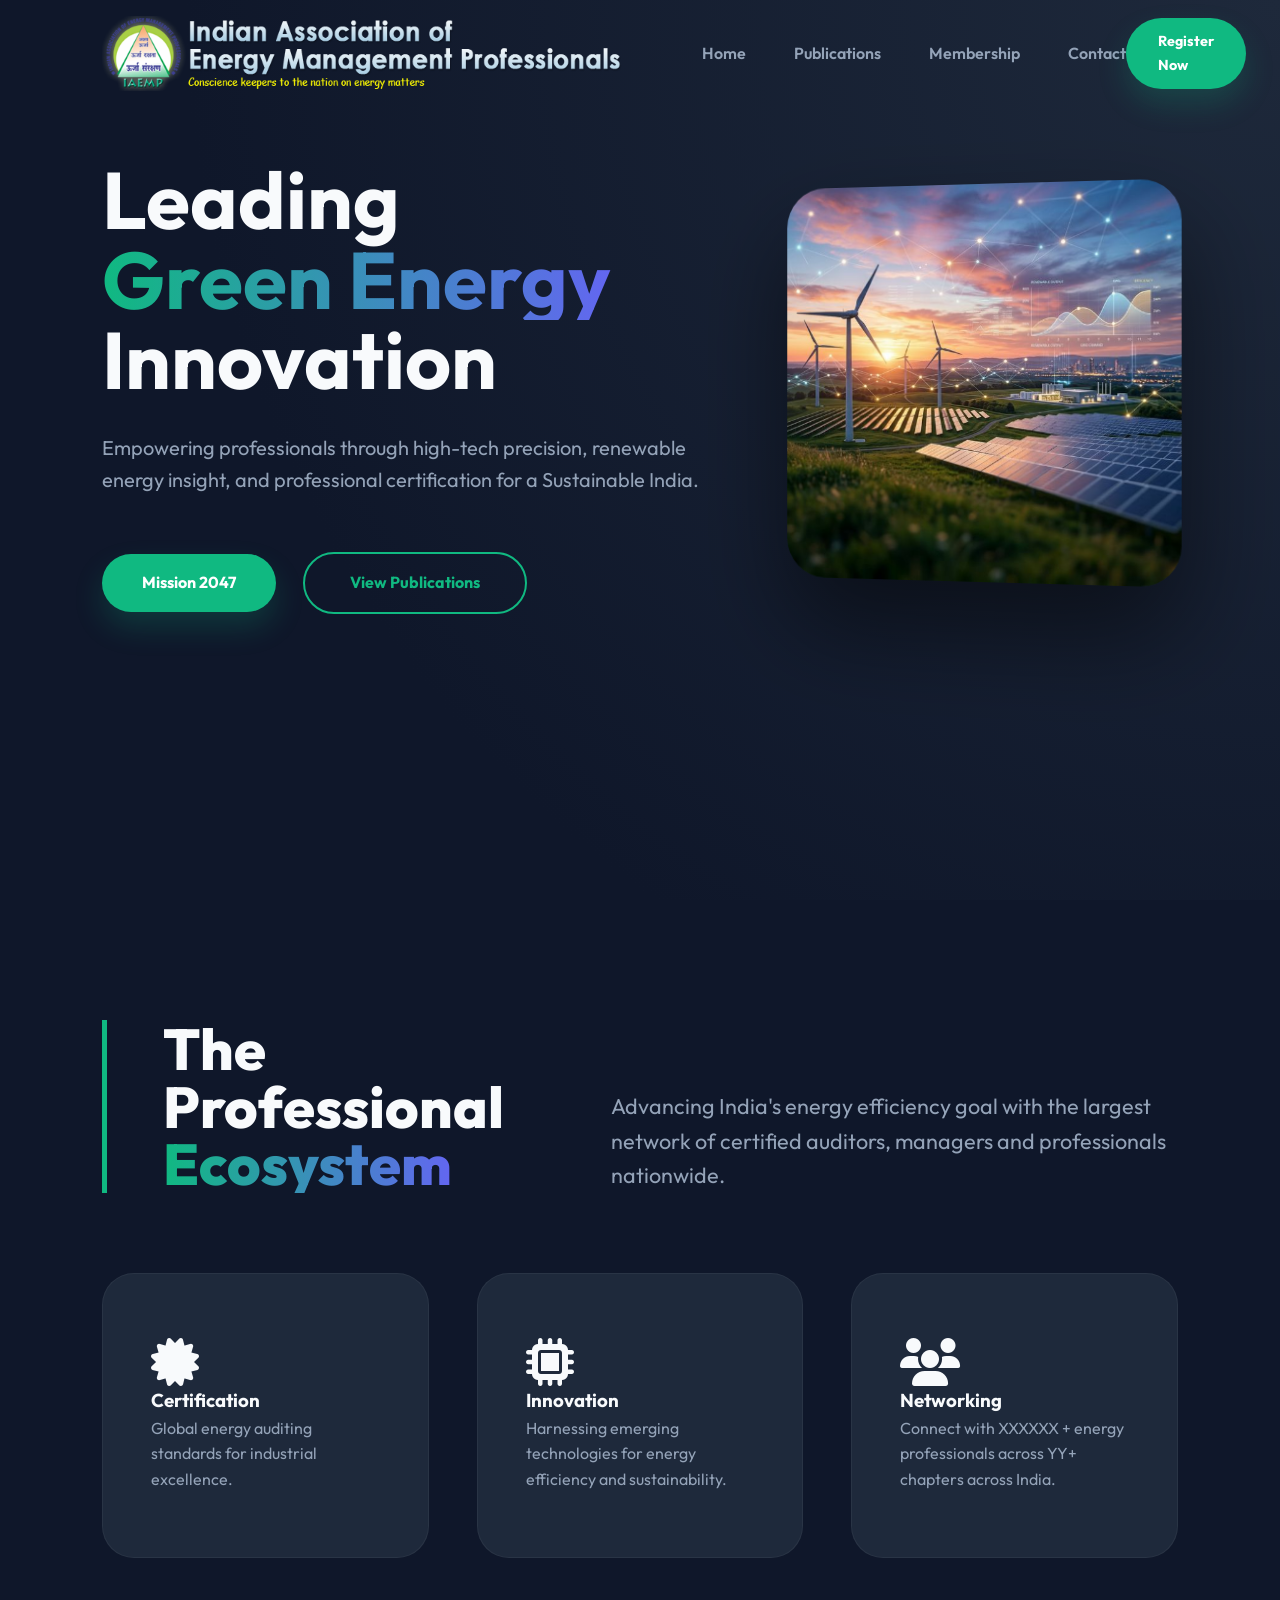
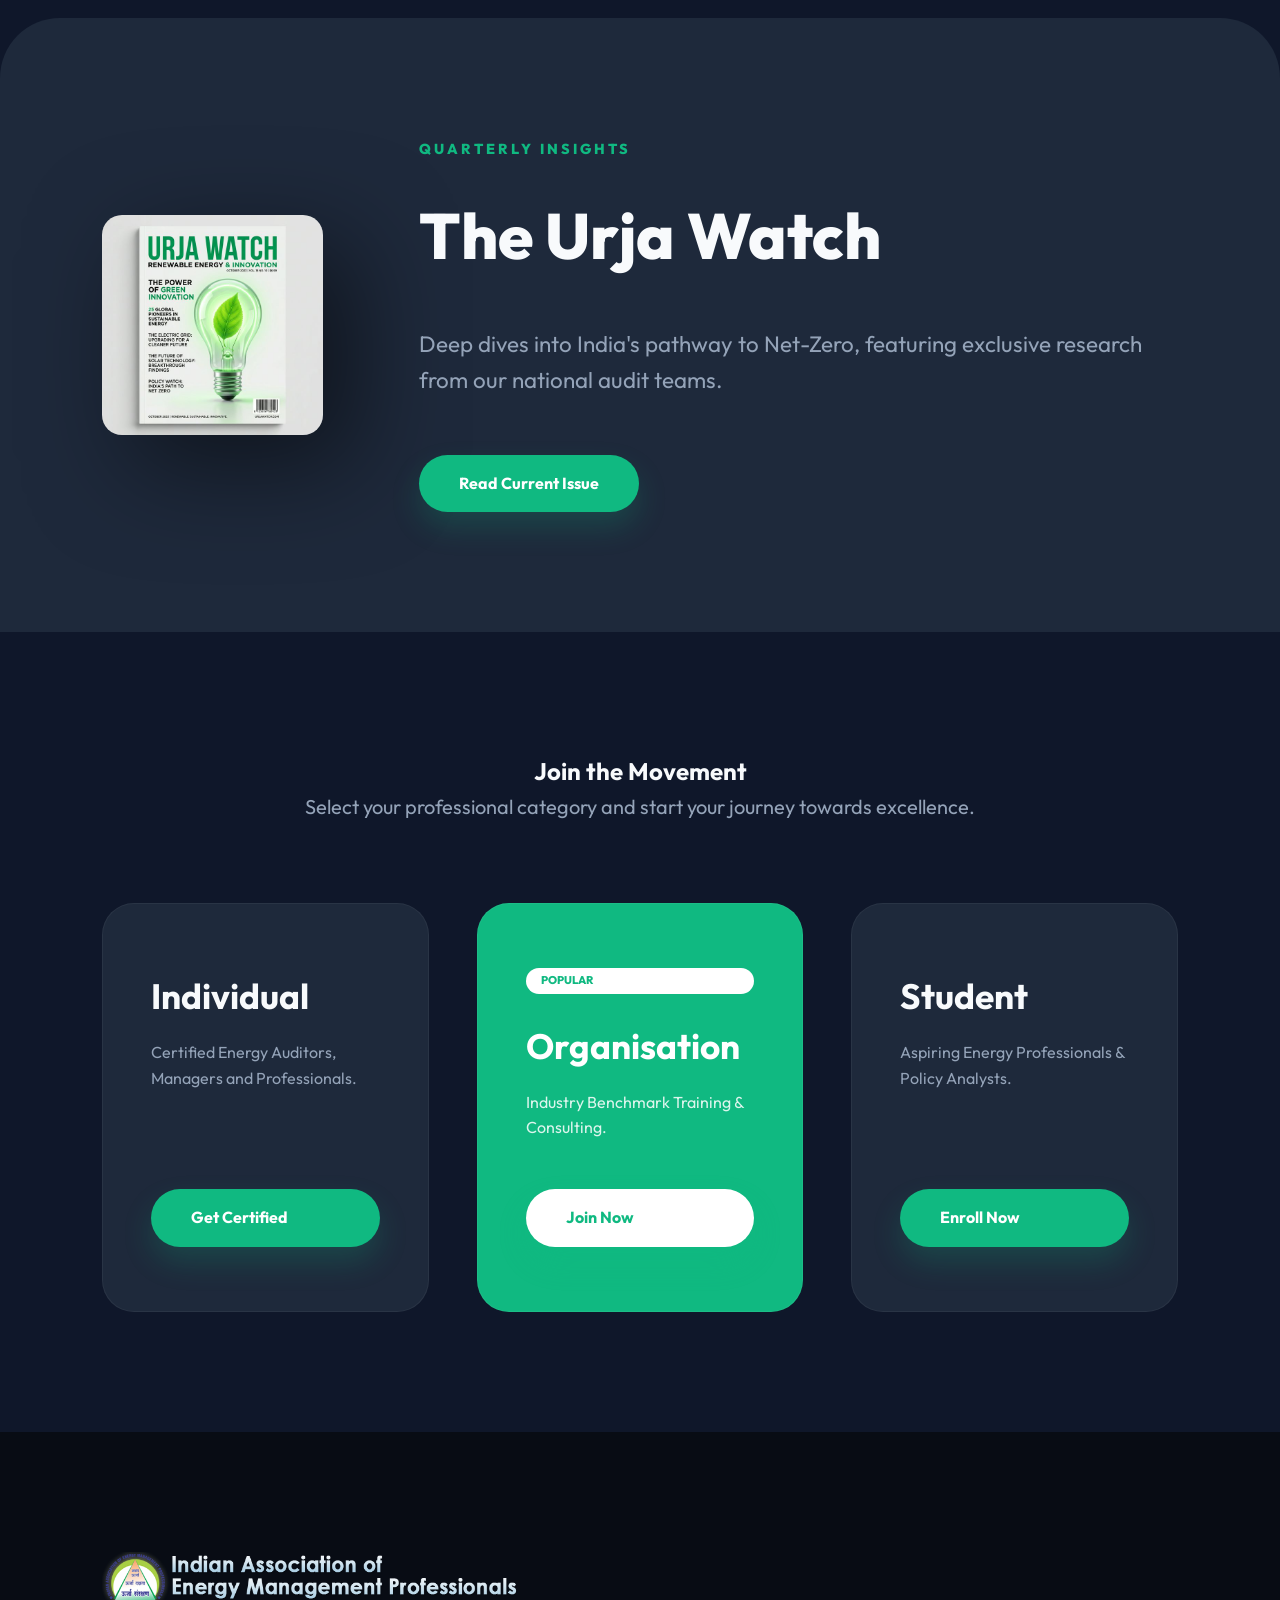
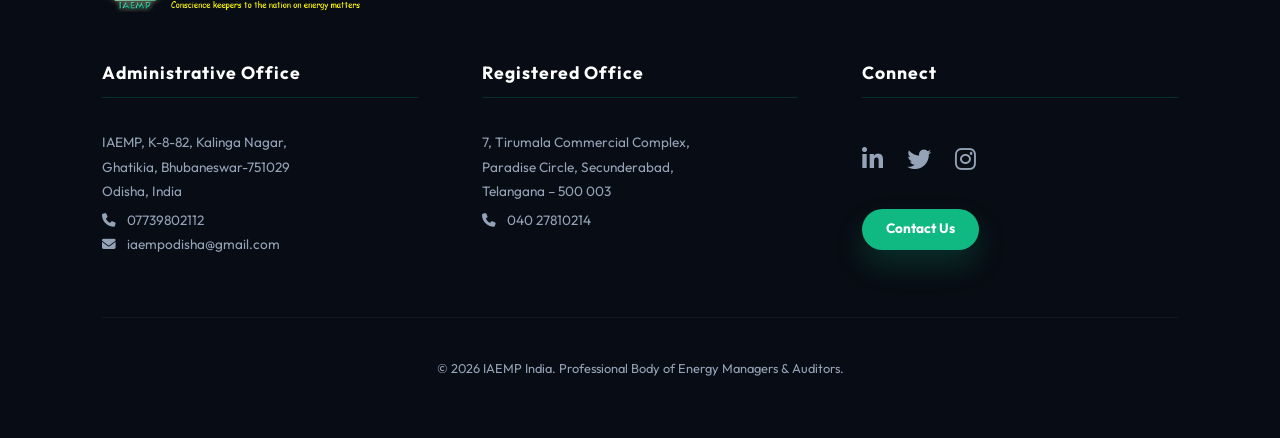
==== index.html @ a6b15095 "feat: flattened structure for GitHub Pages support" ====
<!DOCTYPE html>
<html lang="en">

<head>
    <meta charset="UTF-8">
    <meta name="viewport" content="width=device-width, initial-scale=1.0">
    <title>IAEMP | Indian Association of Energy Management Professionals</title>
    <link rel="stylesheet" href="style.css">
    <link rel="preconnect" href="https://fonts.googleapis.com">
    <link rel="preconnect" href="https://fonts.gstatic.com" crossorigin>
    <link href="https://fonts.googleapis.com/css2?family=Outfit:wght@300;400;500;600;700;800&display=swap"
        rel="stylesheet">
    <link rel="stylesheet" href="https://cdnjs.cloudflare.com/ajax/libs/font-awesome/6.4.0/css/all.min.css">
    <meta name="description"
        content="IAEMP - Indian Association of Energy Management Professionals. Leading the way in energy conservation and sustainability.">
</head>

<body>
    <header id="header">
        <a href="index.html" class="logo">
            <img src="logo.png" alt="IAEMP Logo">
        </a>
        <nav>
            <ul>
                <li><a href="#header">Home</a></li>
                <li><a href="#publications">Publications</a></li>
                <li><a href="#membership">Membership</a></li>
                <li><a href="contact.html">Contact</a></li>
            </ul>
        </nav>
        <div style="display: flex; gap: 1rem; align-items: center;">
            <a href="#membership" class="cta-btn" style="padding: 0.8rem 2rem; font-size: 0.9rem;">Register Now</a>
        </div>
    </header>

    <section class="hero">
        <div class="content-container">
            <div class="hero-container">
                <div class="hero-content">
                    <h1>Leading <span class="text-gradient">Green Energy</span> Innovation</h1>
                    <p>Empowering professionals through high-tech precision, renewable energy insight, and professional
                        certification for a Sustainable India.</p>
                    <div class="hero-btns">
                        <a href="#about" class="cta-btn">Mission 2047</a>
                        <a href="#publications" class="btn-secondary" style="margin-left: 1.5rem;">View Publications</a>
                    </div>
                </div>
                <div class="hero-img-box">
                    <img src="hero_bg.png" alt="Renewable Energy" class="hero-main-img">
                </div>
            </div>
        </div>
    </section>

    <section id="about">
        <div class="content-container">
            <div class="section-header">
                <h2>The Professional <span class="text-gradient">Ecosystem</span></h2>
                <p>Advancing India's energy efficiency goal with the largest network of certified auditors, managers and professionals nationwide.</p>
            </div>
            <div class="services-grid">
                <div class="service-card">
                    <i class="fas fa-certificate fa-3x"></i>
                    <h3>Certification</h3>
                    <p style="color: var(--text-muted);">Global energy auditing standards for industrial excellence.</p>
                </div>
                <div class="service-card">
                    <i class="fas fa-microchip fa-3x"></i>
                    <h3>Innovation</h3>
                    <p style="color: var(--text-muted);">Harnessing emerging technologies for energy efficiency and
                        sustainability.</p>
                </div>
                <div class="service-card">
                    <i class="fas fa-users fa-3x"></i>
                    <h3>Networking</h3>
                    <p style="color: var(--text-muted);">Connect with XXXXXX + energy professionals across YY+
                        chapters across India.</p>
                </div>
            </div>
        </div>
    </section>

    <section id="publications" class="pub-section">
        <div class="content-container">
            <div class="pub-grid">
                <img src="urja_watch.png" alt="Urja Watch" class="pub-img">
                <div>
                    <span
                        style="color: var(--primary); font-weight: 800; font-size: 0.9rem; letter-spacing: 3px; display: block; margin-bottom: 1.5rem;">QUARTERLY
                        INSIGHTS</span>
                    <h2 style="font-size: 4rem; font-weight: 800; margin-bottom: 2.5rem;">The Urja Watch</h2>
                    <p style="font-size: 1.4rem; margin-bottom: 3.5rem; color: var(--text-muted);">Deep dives into
                        India's pathway to Net-Zero, featuring exclusive research from our national audit teams.</p>
                    <a href="#" class="cta-btn">Read Current Issue</a>
                </div>
            </div>
        </div>
    </section>

    <section id="membership">
        <div class="content-container">
            <div class="section-title">
                <h2>Join the Movement</h2>
                <p style="color: var(--text-muted); max-width: 800px; margin: 0 auto; font-size: 1.25rem;">Select your
                    professional category and start your journey towards excellence.</p>
            </div>
            <div class="services-grid">
                <div class="service-card tier-card">
                    <h3 style="font-size: 2.2rem; margin-bottom: 1rem;">Individual</h3>
                    <p style="margin-bottom: 3rem; color: var(--text-muted);">Certified Energy Auditors, Managers and
                        Professionals.</p>
                    <a href="#" class="cta-btn" style="width: 100%;">Get Certified</a>
                </div>
                <div class="service-card tier-card tier-featured">
                    <div
                        style="font-weight: 800; font-size: 0.7rem; background: white; color: var(--primary); display: inline-block; padding: 4px 15px; border-radius: 50px; margin-bottom: 1.5rem;">
                        POPULAR</div>
                    <h3 style="font-size: 2.2rem; margin-bottom: 1rem;">Organisation</h3>
                    <p style="margin-bottom: 3rem; color: rgba(255,255,255,0.85);">Industry Benchmark Training &
                        Consulting.</p>
                    <a href="#" class="cta-btn" style="width: 100%; background: white; color: var(--primary);">Join
                        Now</a>
                </div>
                <div class="service-card tier-card">
                    <h3 style="font-size: 2.2rem; margin-bottom: 1rem;">Student</h3>
                    <p style="margin-bottom: 3rem; color: var(--text-muted);">Aspiring Energy Professionals & Policy
                        Analysts.</p>
                    <a href="#" class="cta-btn" style="width: 100%;">Enroll Now</a>
                </div>
            </div>
        </div>
    </section>

    <footer id="join">
        <div class="footer-container">
            <div style="margin-bottom: 60px;">
                <img src="logo.png" alt="IAEMP" style="height: 60px; margin-bottom: 40px;">
                <div style="display: grid; grid-template-columns: 1fr 1fr 1fr; gap: 4rem; align-items: flex-start;">
                    <div>
                        <h4 style="color: white; margin-bottom: 2rem; font-size: 1.1rem; letter-spacing: 1px; border-bottom: 1px solid rgba(16, 185, 129, 0.2); padding-bottom: 10px; display: block;">Administrative Office</h4>
                        <p style="color: var(--text-muted); font-size: 0.85rem; line-height: 1.8;">
                            IAEMP, K-8-82, Kalinga Nagar,<br>
                            Ghatikia, Bhubaneswar-751029<br>
                            Odisha, India<br>
                            <i class="fas fa-phone" style="margin-right: 8px; margin-top: 10px;"></i> 07739802112<br>
                            <i class="fas fa-envelope" style="margin-right: 8px;"></i> iaempodisha@gmail.com
                        </p>
                    </div>
                    <div>
                        <h4 style="color: white; margin-bottom: 2rem; font-size: 1.1rem; letter-spacing: 1px; border-bottom: 1px solid rgba(16, 185, 129, 0.2); padding-bottom: 10px; display: block;">Registered Office</h4>
                        <p style="color: var(--text-muted); font-size: 0.85rem; line-height: 1.8;">
                            7, Tirumala Commercial Complex,<br>
                            Paradise Circle, Secunderabad,<br>
                            Telangana – 500 003<br>
                            <i class="fas fa-phone" style="margin-right: 8px; margin-top: 10px;"></i> 040 27810214
                        </p>
                    </div>
                    <div>
                        <h4 style="color: white; margin-bottom: 2rem; font-size: 1.1rem; letter-spacing: 1px; border-bottom: 1px solid rgba(16, 185, 129, 0.2); padding-bottom: 10px; display: block;">Connect</h4>
                        <div style="display: flex; gap: 1.5rem; margin-bottom: 30px; padding-top: 10px;">
                            <a href="#" class="social-link"><i class="fab fa-linkedin-in"></i></a>
                            <a href="#" class="social-link"><i class="fab fa-twitter"></i></a>
                            <a href="#" class="social-link"><i class="fab fa-instagram"></i></a>
                        </div>
                        <a href="contact.html" class="cta-btn" style="padding: 0.6rem 1.5rem; font-size: 0.85rem;">Contact Us</a>
                    </div>
                </div>
            </div>
            <p
                style="text-align: center; color: var(--text-muted); font-size: 0.8rem; padding-top: 40px; border-top: 1px solid rgba(255,255,255,0.05);">
                &copy; 2026 IAEMP India. Professional Body of Energy Managers & Auditors.</p>
        </div>
    </footer>

    <script src="script.js"></script>
</body>

</html>
---- style.css ----
:root {
  --bg: #0f172a;
  --bg-alt: #1e293b;
  --text: #f8fafc;
  --text-muted: #94a3b8;
  --primary: #10b981;
  --primary-light: #34d399;
  --accent: #fbbf24;
  --card-bg: #1e293b;
  --header-bg: rgba(15, 23, 42, 0.9);
  --glass: rgba(255, 255, 255, 0.05);
  --shadow: 0 15px 40px rgba(0, 0, 0, 0.5);
  --font-main: 'Outfit', sans-serif;
  --transition: all 0.4s cubic-bezier(0.19, 1, 0.22, 1);
  --max-width: 1400px;
}

* {
  margin: 0;
  padding: 0;
  box-sizing: border-box;
}

body {
  font-family: var(--font-main);
  background-color: var(--bg);
  color: var(--text);
  line-height: 1.6;
  scroll-behavior: smooth;
  overflow-x: hidden;
}

a {
  text-decoration: none;
  color: inherit;
  transition: var(--transition);
}

/* Header */
header {
  position: fixed;
  top: 0;
  width: 100%;
  padding: 1rem 8%;
  display: flex;
  justify-content: space-between;
  align-items: center;
  z-index: 1000;
  transition: var(--transition);
}

header.scrolled {
  background: var(--header-bg);
  backdrop-filter: blur(20px);
  padding: 0.8rem 8%;
  border-bottom: 1px solid var(--glass);
}

.logo {
  display: flex;
  align-items: center;
  gap: 15px;
  font-size: 1.2rem;
  font-weight: 800;
  color: var(--primary);
}

.logo img {
  height: 75px;
  width: auto;
  border-radius: 8px;
}

nav ul {
  display: flex;
  gap: 3rem;
  list-style: none;
}

nav ul li a {
  font-weight: 600;
  color: var(--text-muted);
}

nav ul li a:hover {
  color: var(--primary);
}

/* Sections Global */
section {
  padding: 120px 8%;
  overflow: hidden;
}

.content-container {
  max-width: var(--max-width);
  margin: 0 auto;
}

/* Hero */
.hero {
  min-height: 100vh;
  padding: 160px 8% 80px;
  background: radial-gradient(circle at 100% 0%, #1e293b 0%, #0f172a 70%);
}

.hero-container {
  display: grid;
  grid-template-columns: 1.2fr 0.8fr;
  gap: 5rem;
  align-items: center;
}

.hero h1 {
  font-size: 5rem;
  line-height: 1;
  margin-bottom: 2rem;
}

.text-gradient {
  background: linear-gradient(90deg, #10b981, #6366f1);
  -webkit-background-clip: text;
  background-clip: text;
  -webkit-text-fill-color: transparent;
  display: inline-block;
}

.hero p {
  font-size: 1.25rem;
  color: var(--text-muted);
  margin-bottom: 3.5rem;
  max-width: 650px;
}

.hero-main-img {
  width: 100%;
  border-radius: 40px;
  box-shadow: 0 50px 100px rgba(0, 0, 0, 0.5);
  transform: perspective(1000px) rotateY(-8deg);
}

/* Buttons */
.cta-btn {
  background: var(--primary);
  color: white;
  padding: 1rem 2.5rem;
  border-radius: 100px;
  font-weight: 700;
  display: inline-block;
  box-shadow: 0 15px 30px rgba(16, 185, 129, 0.2);
  border: none;
  cursor: pointer;
}

.cta-btn:hover {
  transform: translateY(-5px);
  background: var(--primary-light);
  box-shadow: 0 20px 40px rgba(16, 185, 129, 0.4);
}

.btn-secondary {
  border: 2px solid var(--primary);
  color: var(--primary);
  padding: 1rem 2.8rem;
  border-radius: 100px;
  font-weight: 700;
  display: inline-block;
  background: transparent;
}

.btn-secondary:hover {
  background: var(--primary);
  color: white;
}

/* Publications */
.pub-section {
  background: var(--bg-alt);
  border-radius: 60px 60px 0 0;
  margin-top: -60px;
}

.pub-section .content-container {
  max-width: 1100px;
}

.pub-grid {
  display: grid;
  grid-template-columns: 0.45fr 1.55fr;
  gap: 6rem;
  align-items: center;
}

.pub-img {
  width: 100%;
  border-radius: 20px;
  box-shadow: 30px 30px 100px rgba(0, 0, 0, 0.5);
}

/* Section Header Logic */
.section-header {
  display: flex;
  justify-content: space-between;
  align-items: flex-end;
  gap: 6rem;
  margin-bottom: 80px;
  border-left: 5px solid var(--primary);
  padding-left: 3.5rem;
}

.section-header h2 {
  font-size: 3.6rem;
  font-weight: 800;
  line-height: 1;
  max-width: 500px;
}

.section-header p {
  font-size: 1.35rem;
  color: var(--text-muted);
  max-width: 700px;
  line-height: 1.6;
}

.section-title {
  text-align: center;
  margin-bottom: 80px;
}

/* About & Services */
.services-grid {
  display: grid;
  grid-template-columns: repeat(auto-fit, minmax(320px, 1fr));
  gap: 3rem;
}

.service-card {
  background: var(--card-bg);
  padding: 4rem 3rem;
  border-radius: 32px;
  border: 1px solid var(--glass);
  transition: var(--transition);
  display: flex;
  flex-direction: column;
}

.service-card .cta-btn {
  margin-top: auto;
}

.service-card:hover {
  border-color: var(--primary);
  transform: translateY(-10px);
}

.tier-featured {
  background: var(--primary) !important;
  color: white !important;
}

/* Footer */
footer {
  background: #080c14;
  padding: 120px 8% 60px;
}

.footer-container {
  max-width: var(--max-width);
  margin: 0 auto;
}

.social-link {
  color: var(--text-muted);
  font-size: 1.5rem;
  transition: var(--transition);
}

.social-link:hover {
  color: var(--primary);
  transform: translateY(-5px);
}

/* Form Elements */
.contact-form-card {
  padding: 4rem;
  background: rgba(255, 255, 255, 0.03);
  backdrop-filter: blur(20px);
  border: 1px solid rgba(255, 255, 255, 0.05);
  border-radius: 32px;
}

.contact-form {
  display: flex;
  flex-direction: column;
  gap: 2rem;
}

.input-group label {
  display: block;
  margin-bottom: 0.8rem;
  color: var(--text-muted);
  font-size: 0.9rem;
}

.input-group input, 
.input-group select, 
.input-group textarea {
  width: 100%;
  background: rgba(255, 255, 255, 0.05);
  border: 1px solid rgba(255, 255, 255, 0.1);
  padding: 1.2rem;
  border-radius: 12px;
  color: white;
  outline: none;
  font-family: inherit;
  transition: var(--transition);
}

.input-group input:focus, 
.input-group select:focus, 
.input-group textarea:focus {
  border-color: var(--primary);
  background: rgba(255, 255, 255, 0.08);
  box-shadow: 0 0 15px rgba(16, 185, 129, 0.2);
}

@media (max-width: 1200px) {

  .hero-container,
  .pub-grid {
    grid-template-columns: 1fr;
    text-align: center;
  }

  .hero h1 {
    font-size: 3.5rem;
  }

  .hero-main-img,
  .pub-img {
    display: none;
  }

  .hero-content p,
  .pub-grid p {
    margin: 0 auto 3rem;
  }
}
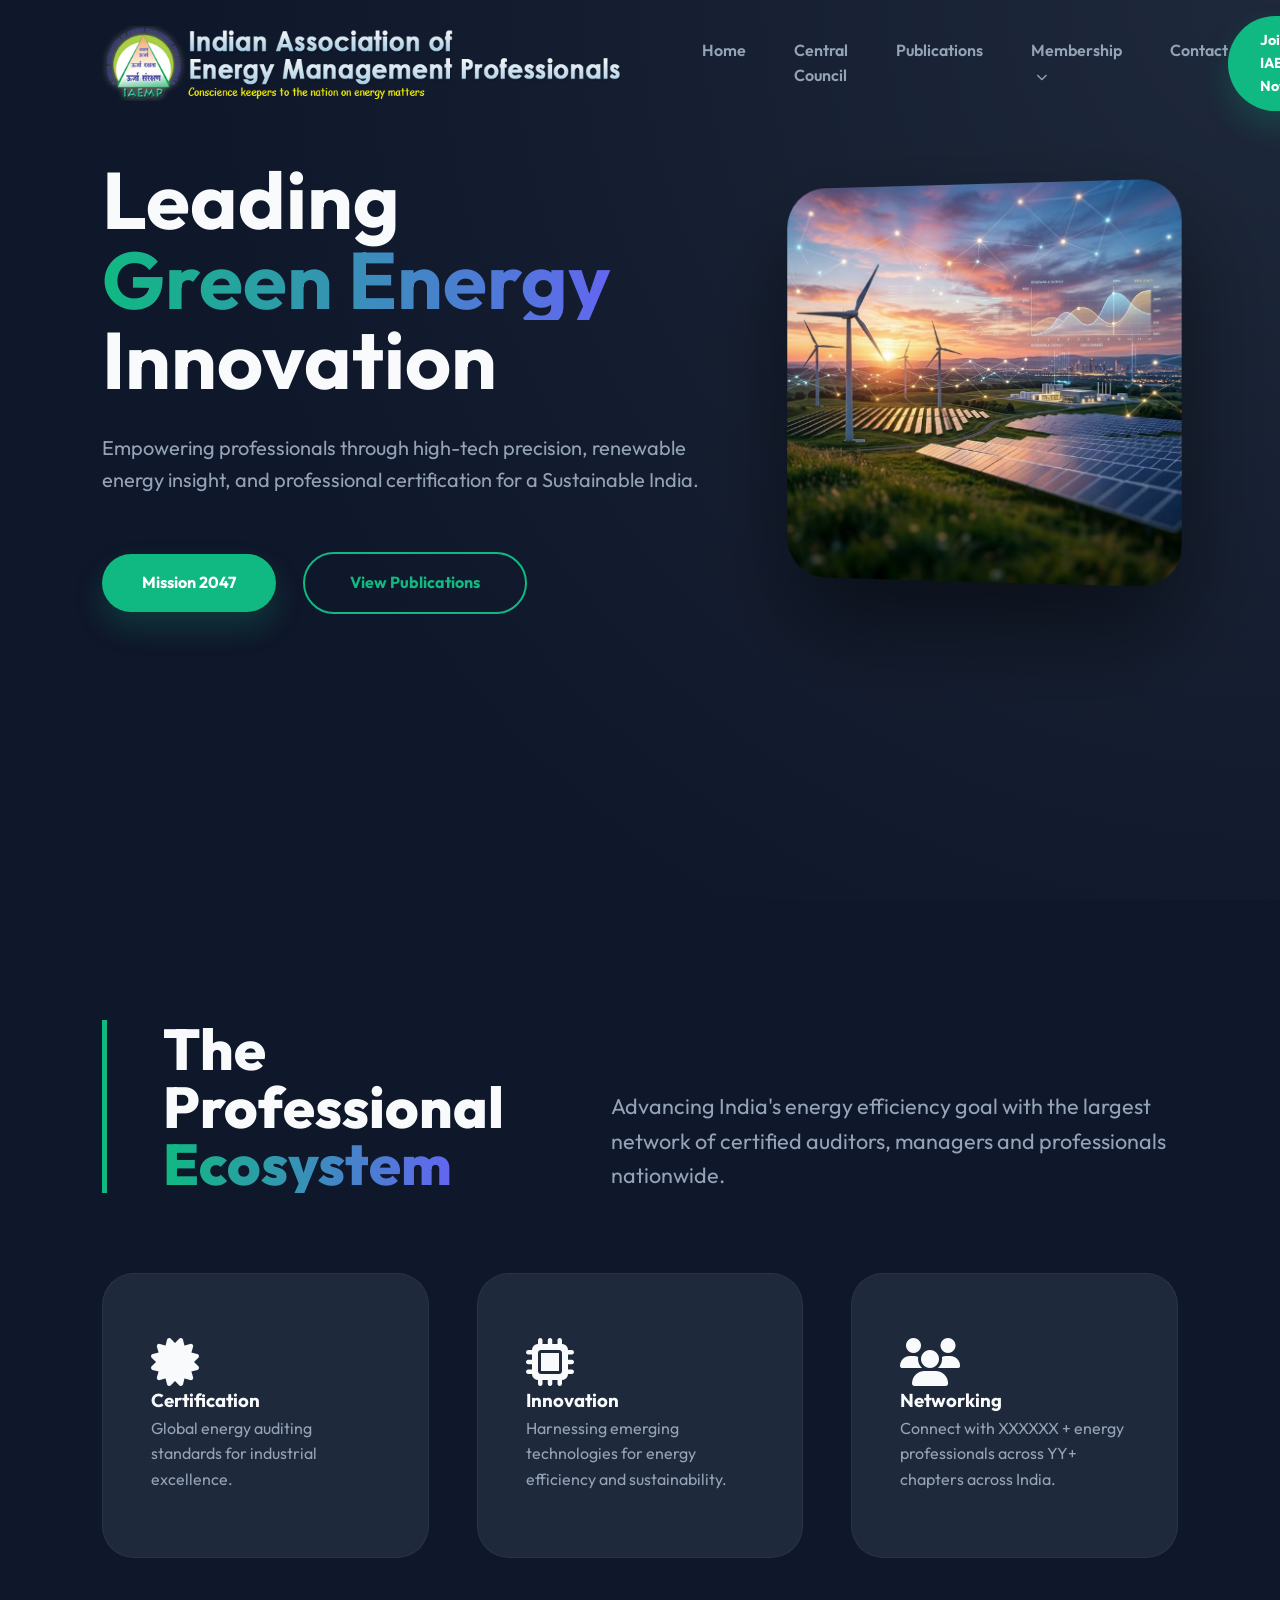
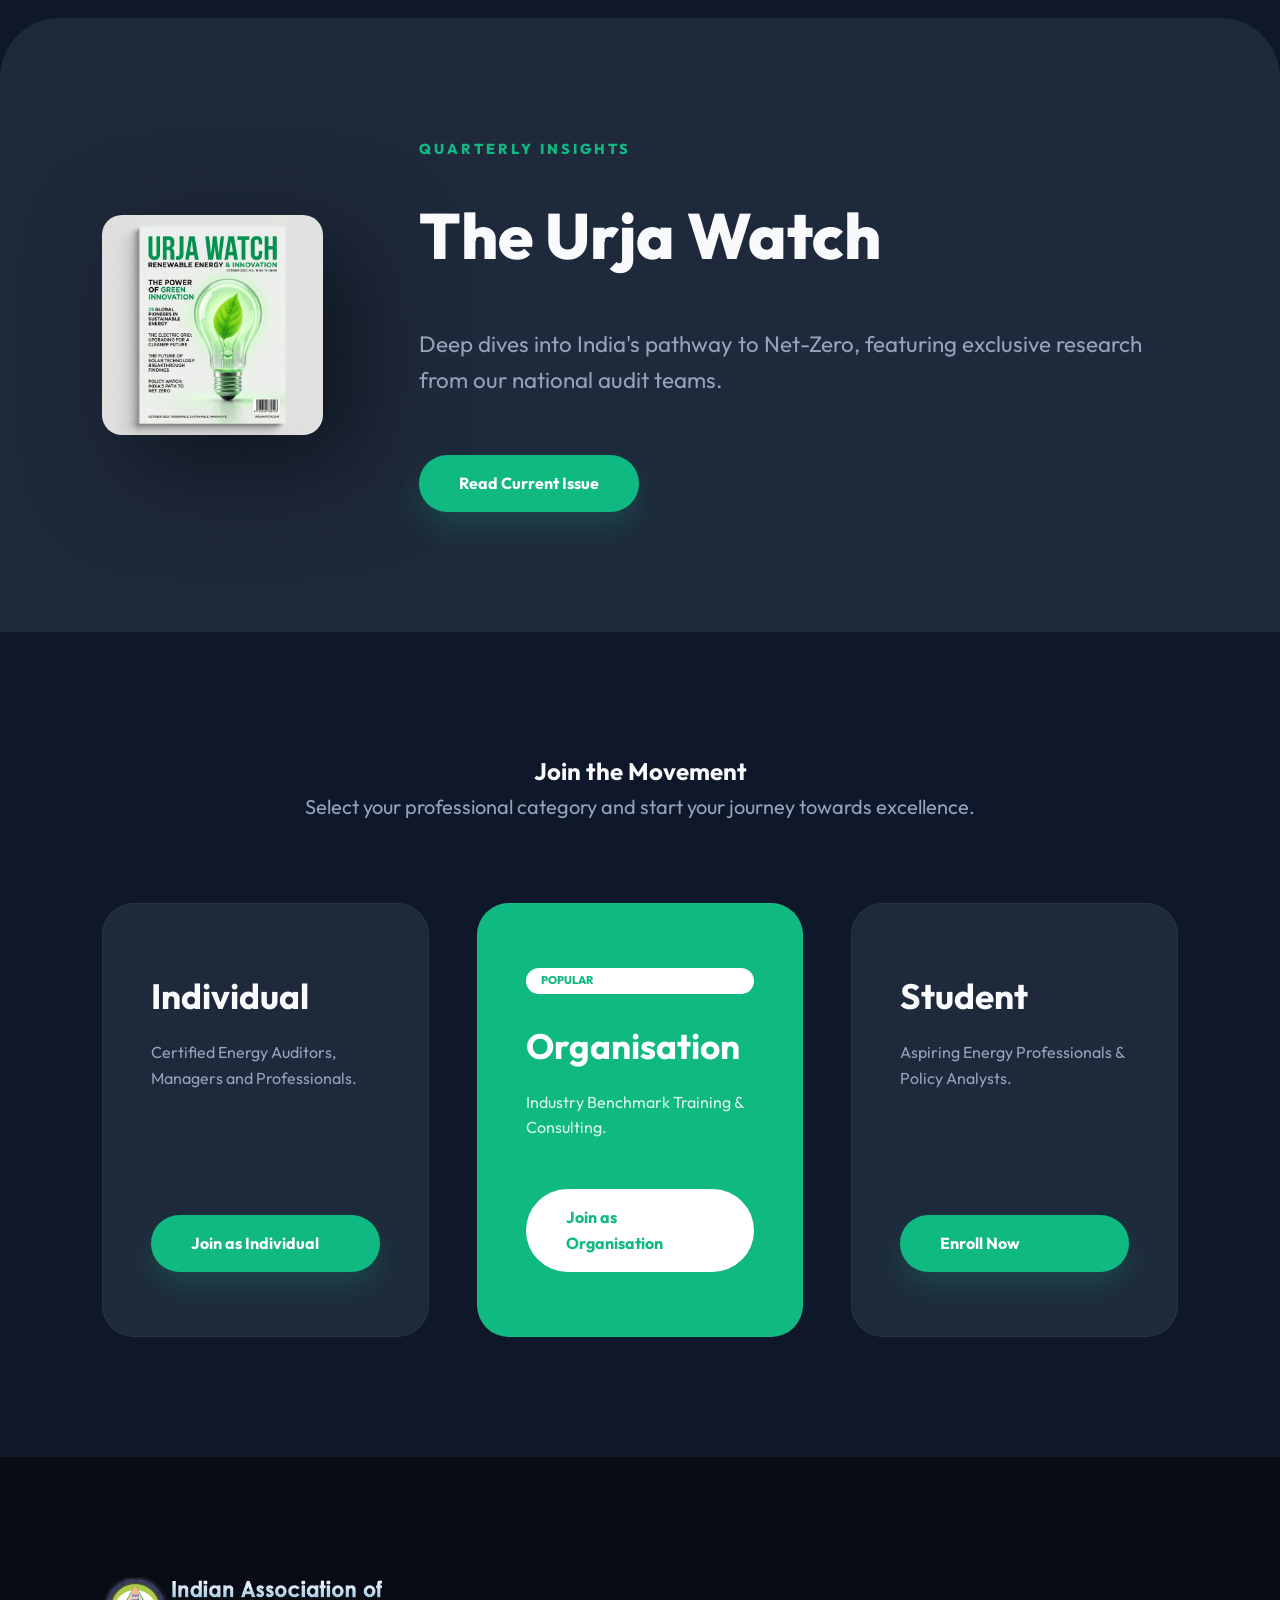
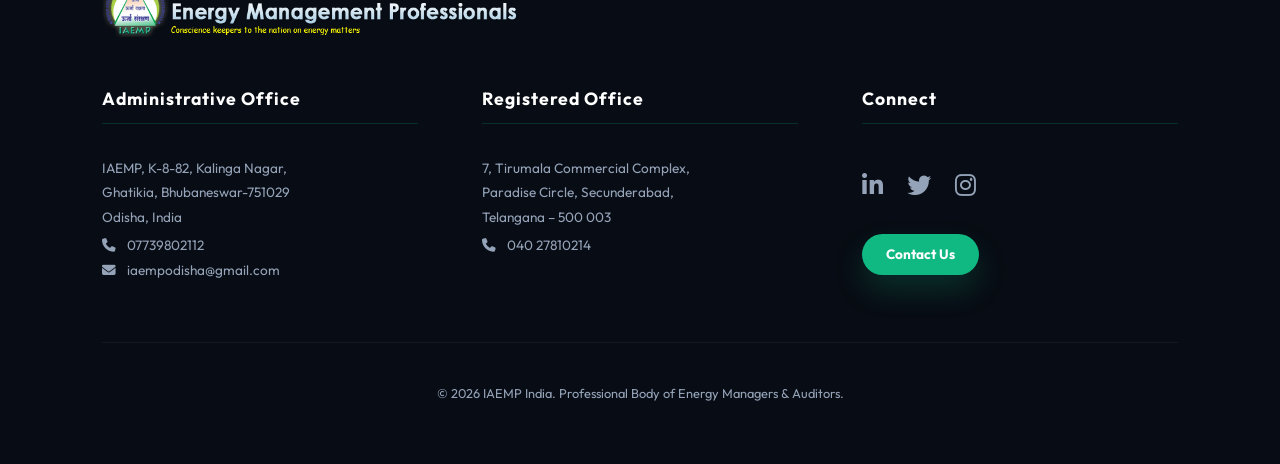
==== commit dde6a3aa: "feat: implement 2026 Central Council page and update National Office Bearers profiles" ====
--- a/index.html
+++ b/index.html
@@ -22,14 +22,22 @@
         </a>
         <nav>
             <ul>
-                <li><a href="#header">Home</a></li>
-                <li><a href="#publications">Publications</a></li>
-                <li><a href="#membership">Membership</a></li>
+                <li><a href="index.html">Home</a></li>
+                <li><a href="central-council.html">Central Council</a></li>
+                <li><a href="index.html#publications">Publications</a></li>
+                <li class="dropdown">
+                    <a href="javascript:void(0)" class="dropbtn">Membership <i class="fas fa-chevron-down"></i></a>
+                    <div class="dropdown-content">
+                        <a href="individual-membership.html">Individual</a>
+                        <a href="organization-membership.html">Organization</a>
+                        <a href="student-membership.html">Student</a>
+                    </div>
+                </li>
                 <li><a href="contact.html">Contact</a></li>
             </ul>
         </nav>
         <div style="display: flex; gap: 1rem; align-items: center;">
-            <a href="#membership" class="cta-btn" style="padding: 0.8rem 2rem; font-size: 0.9rem;">Register Now</a>
+            <a href="#membership" class="cta-btn" style="padding: 0.8rem 2rem; font-size: 0.9rem;">Join IAEMP Now</a>
         </div>
     </header>
 
@@ -109,7 +117,7 @@
                     <h3 style="font-size: 2.2rem; margin-bottom: 1rem;">Individual</h3>
                     <p style="margin-bottom: 3rem; color: var(--text-muted);">Certified Energy Auditors, Managers and
                         Professionals.</p>
-                    <a href="#" class="cta-btn" style="width: 100%;">Get Certified</a>
+                    <a href="individual-membership.html" class="cta-btn" style="width: 100%;">Join as Individual</a>
                 </div>
                 <div class="service-card tier-card tier-featured">
                     <div
@@ -118,14 +126,14 @@
                     <h3 style="font-size: 2.2rem; margin-bottom: 1rem;">Organisation</h3>
                     <p style="margin-bottom: 3rem; color: rgba(255,255,255,0.85);">Industry Benchmark Training &
                         Consulting.</p>
-                    <a href="#" class="cta-btn" style="width: 100%; background: white; color: var(--primary);">Join
-                        Now</a>
+                    <a href="organization-membership.html" class="cta-btn" style="width: 100%; background: white; color: var(--primary);">Join
+                        as Organisation</a>
                 </div>
                 <div class="service-card tier-card">
                     <h3 style="font-size: 2.2rem; margin-bottom: 1rem;">Student</h3>
                     <p style="margin-bottom: 3rem; color: var(--text-muted);">Aspiring Energy Professionals & Policy
                         Analysts.</p>
-                    <a href="#" class="cta-btn" style="width: 100%;">Enroll Now</a>
+                    <a href="student-membership.html" class="cta-btn" style="width: 100%;">Enroll Now</a>
                 </div>
             </div>
         </div>
--- a/style.css
+++ b/style.css
@@ -82,7 +82,62 @@
   color: var(--text-muted);
 }
 
-nav ul li a:hover {
+nav ul li a:hover,
+nav ul li a.active {
+  color: var(--primary);
+}
+
+/* Dropdown Menu */
+.dropdown {
+  position: relative;
+  display: inline-block;
+}
+
+.dropbtn i {
+  font-size: 0.7rem;
+  margin-left: 5px;
+  transition: var(--transition);
+}
+
+.dropdown:hover .dropbtn i {
+  transform: rotate(180deg);
+}
+
+.dropdown-content {
+  display: none;
+  position: absolute;
+  background: var(--bg-alt);
+  min-width: 220px;
+  box-shadow: var(--shadow);
+  z-index: 1;
+  border-radius: 16px;
+  padding: 10px 0;
+  top: 100%;
+  left: 0;
+  border: 1px solid var(--glass);
+  backdrop-filter: blur(20px);
+  opacity: 0;
+  transform: translateY(10px);
+  transition: var(--transition);
+}
+
+.dropdown:hover .dropdown-content {
+  display: block;
+  opacity: 1;
+  transform: translateY(0);
+}
+
+.dropdown-content a {
+  color: var(--text-muted);
+  padding: 12px 20px;
+  text-decoration: none;
+  display: block;
+  font-size: 0.95rem;
+  font-weight: 500;
+}
+
+.dropdown-content a:hover {
+  background: var(--glass);
   color: var(--primary);
 }
 
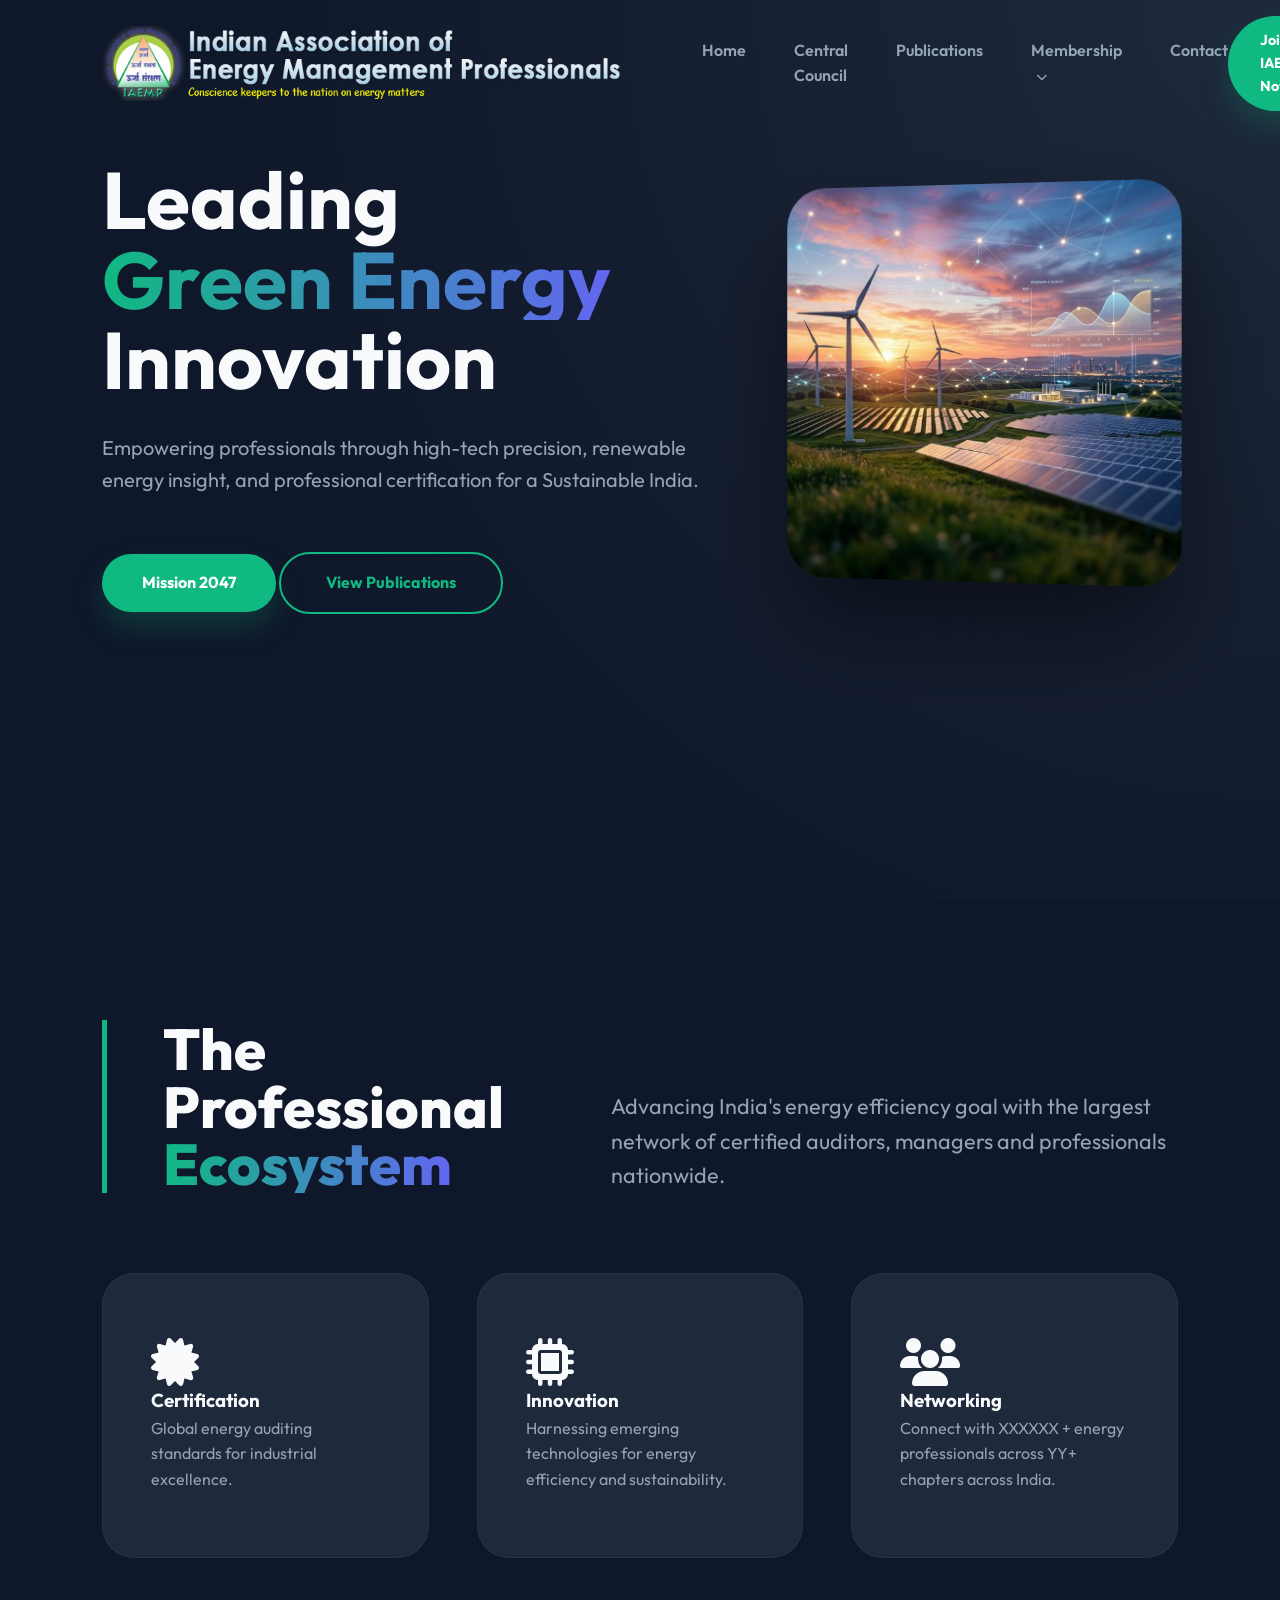
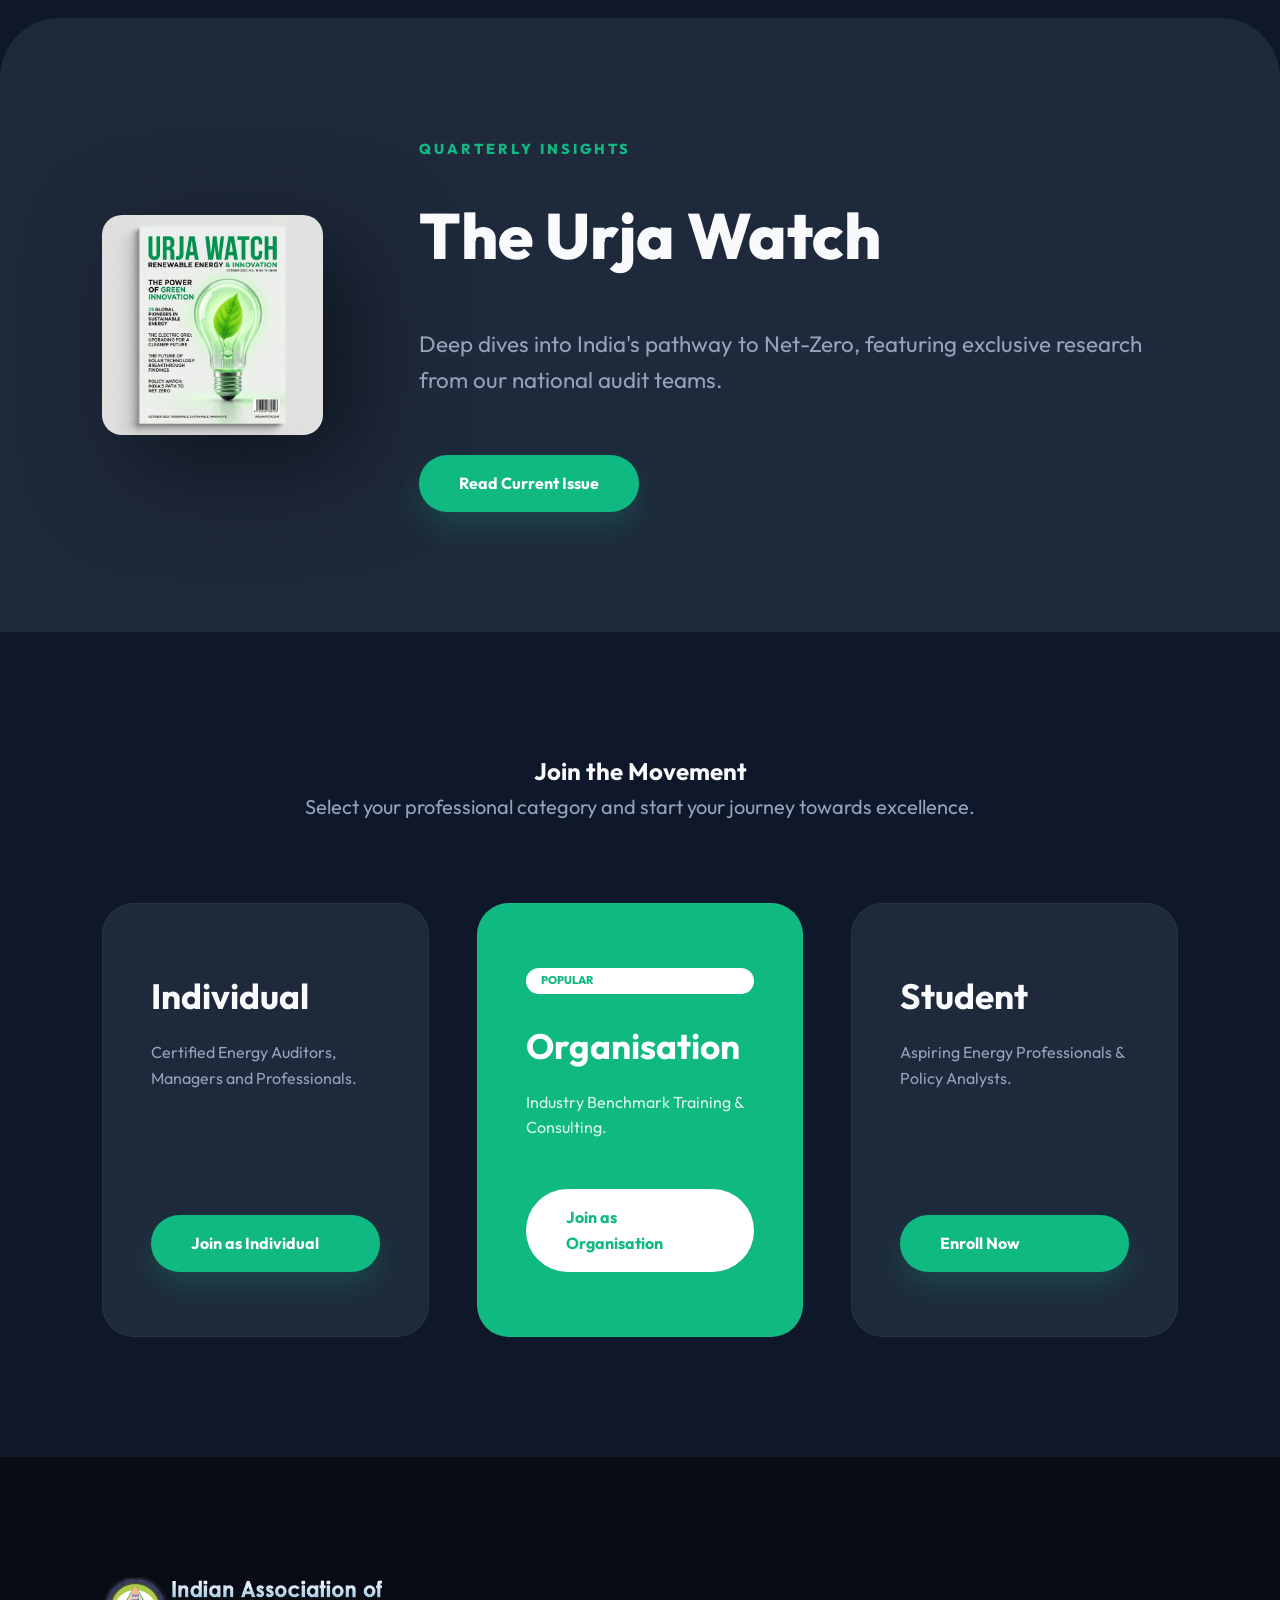
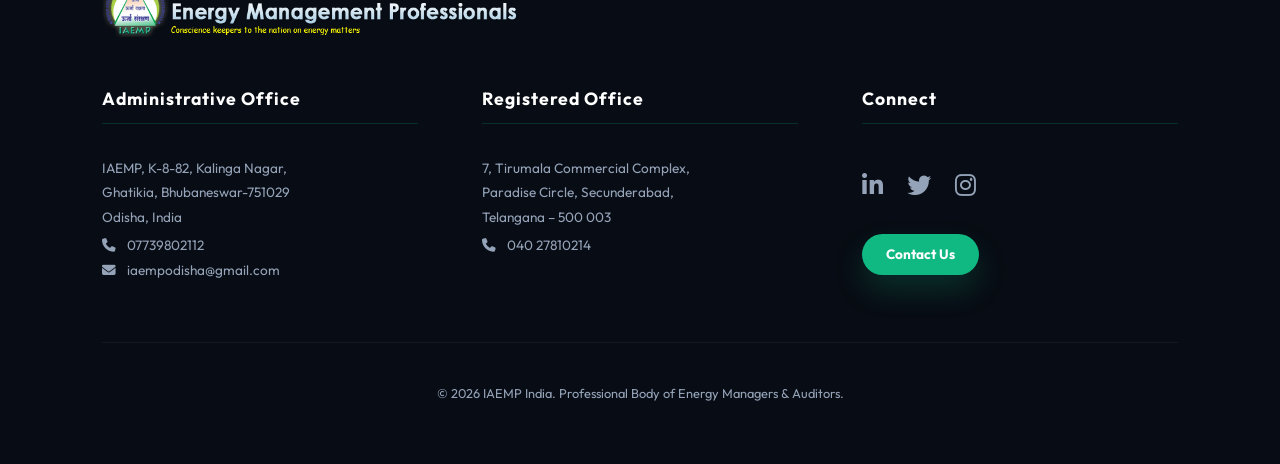
==== commit eeed9ac3: "feat: make website mobile responsive with sliding menu and responsive grids" ====
--- a/index.html
+++ b/index.html
@@ -36,8 +36,11 @@
                 <li><a href="contact.html">Contact</a></li>
             </ul>
         </nav>
-        <div style="display: flex; gap: 1rem; align-items: center;">
-            <a href="#membership" class="cta-btn" style="padding: 0.8rem 2rem; font-size: 0.9rem;">Join IAEMP Now</a>
+        <div class="header-actions" style="display: flex; gap: 1rem; align-items: center;">
+            <a href="#membership" class="cta-btn join-btn" style="padding: 0.8rem 2rem; font-size: 0.9rem;">Join IAEMP Now</a>
+            <div class="mobile-nav-toggle">
+                <i class="fas fa-bars"></i>
+            </div>
         </div>
     </header>
 
@@ -50,7 +53,7 @@
                         certification for a Sustainable India.</p>
                     <div class="hero-btns">
                         <a href="#about" class="cta-btn">Mission 2047</a>
-                        <a href="#publications" class="btn-secondary" style="margin-left: 1.5rem;">View Publications</a>
+                        <a href="#publications" class="btn-secondary">View Publications</a>
                     </div>
                 </div>
                 <div class="hero-img-box">
@@ -143,7 +146,7 @@
         <div class="footer-container">
             <div style="margin-bottom: 60px;">
                 <img src="logo.png" alt="IAEMP" style="height: 60px; margin-bottom: 40px;">
-                <div style="display: grid; grid-template-columns: 1fr 1fr 1fr; gap: 4rem; align-items: flex-start;">
+                <div class="footer-grid">
                     <div>
                         <h4 style="color: white; margin-bottom: 2rem; font-size: 1.1rem; letter-spacing: 1px; border-bottom: 1px solid rgba(16, 185, 129, 0.2); padding-bottom: 10px; display: block;">Administrative Office</h4>
                         <p style="color: var(--text-muted); font-size: 0.85rem; line-height: 1.8;">
--- a/style.css
+++ b/style.css
@@ -379,25 +379,250 @@
   box-shadow: 0 0 15px rgba(16, 185, 129, 0.2);
 }
 
+/* Form Grids */
+.form-grid-2 {
+  display: grid;
+  grid-template-columns: 1fr 1fr;
+  gap: 1.5rem;
+}
+
+.form-grid-3 {
+  display: grid;
+  grid-template-columns: 1fr 1fr 1fr;
+  gap: 1.5rem;
+}
+
+.form-grid-4 {
+  display: grid;
+  grid-template-columns: 1fr 1.5fr 1fr 1fr;
+  gap: 1rem;
+}
+
+@media (max-width: 768px) {
+  .form-grid-2, .form-grid-3, .form-grid-4 {
+    grid-template-columns: 1fr !important;
+    gap: 1rem !important;
+  }
+}
+
+/* Contact Page Layouts */
+.contact-grid {
+  display: grid;
+  grid-template-columns: 1fr 1.2fr;
+  gap: 6rem;
+  margin-bottom: 100px;
+}
+
+.info-grid {
+  display: grid;
+  grid-template-columns: 1fr 1fr;
+  gap: 2rem;
+}
+
+.input-grid {
+  display: grid;
+  grid-template-columns: 1fr 1fr;
+  gap: 1.5rem;
+}
+
+/* Footer Grid */
+.footer-grid {
+  display: grid;
+  grid-template-columns: repeat(3, 1fr);
+  gap: 4rem;
+  align-items: flex-start;
+}
+
+/* Mobile Toggle */
+.mobile-nav-toggle {
+  display: none;
+  font-size: 1.5rem;
+  cursor: pointer;
+  color: var(--text);
+  z-index: 1001;
+}
+
 @media (max-width: 1200px) {
-
-  .hero-container,
+  header {
+    padding: 1rem 5%;
+  }
+
+  .hero h1 {
+    font-size: 4rem;
+  }
+
+  .hero-container {
+    gap: 3rem;
+  }
+}
+
+@media (max-width: 992px) {
+  .logo img {
+    height: 50px;
+  }
+
+  header {
+    padding: 1rem 5%;
+  }
+
+  nav {
+    position: fixed;
+    top: 0;
+    right: -100%;
+    width: 300px;
+    height: 100vh;
+    background: var(--bg-alt);
+    backdrop-filter: blur(20px);
+    display: flex;
+    flex-direction: column;
+    padding: 100px 40px;
+    transition: var(--transition);
+    z-index: 1000;
+    border-left: 1px solid var(--glass);
+  }
+
+  nav.active {
+    right: 0;
+  }
+
+  nav ul {
+    flex-direction: column;
+    gap: 2rem;
+  }
+
+  nav ul li a {
+    font-size: 1.2rem;
+  }
+
+  .dropdown-content {
+    position: static;
+    display: block;
+    opacity: 1;
+    transform: none;
+    background: transparent;
+    box-shadow: none;
+    border: none;
+    padding: 10px 20px;
+    min-width: unset;
+  }
+
+  .mobile-nav-toggle {
+    display: block;
+  }
+
+  .header-actions {
+    gap: 0.5rem !important;
+  }
+
+  .join-btn {
+    padding: 0.6rem 1.2rem !important;
+    font-size: 0.8rem !important;
+  }
+
+  .hero-container {
+    grid-template-columns: 1fr;
+    text-align: center;
+  }
+
+  .hero h1 {
+    font-size: 3.5rem;
+  }
+
+  .hero p {
+    margin: 0 auto 3rem;
+  }
+
+  .hero-main-img {
+    transform: none;
+    max-width: 600px;
+    margin: 0 auto;
+  }
+
+  .hero-btns {
+    display: flex;
+    justify-content: center;
+    gap: 1rem;
+  }
+
+  .hero-btns a {
+    margin: 0 !important;
+  }
+
+  .section-header {
+    flex-direction: column;
+    align-items: flex-start;
+    gap: 1.5rem;
+    padding-left: 2rem;
+  }
+
+  .section-header h2 {
+    font-size: 2.8rem;
+  }
+
   .pub-grid {
     grid-template-columns: 1fr;
     text-align: center;
+    gap: 3rem;
+  }
+
+  .pub-grid h2 {
+    font-size: 3rem !important;
+  }
+
+  .footer-grid {
+    grid-template-columns: 1fr;
+    gap: 3rem;
+  }
+}
+
+@media (max-width: 768px) {
+  section {
+    padding: 80px 5%;
+  }
+
+  .hero {
+    padding: 140px 5% 60px;
   }
 
   .hero h1 {
-    font-size: 3.5rem;
-  }
-
-  .hero-main-img,
-  .pub-img {
-    display: none;
-  }
-
-  .hero-content p,
-  .pub-grid p {
-    margin: 0 auto 3rem;
+    font-size: 2.8rem;
+  }
+
+  .section-header h2 {
+    font-size: 2.2rem;
+  }
+
+  .service-card {
+    padding: 3rem 2rem;
+  }
+
+  .contact-form-card {
+    padding: 2.5rem;
+  }
+
+  /* Contact Page Grid Fixes */
+  .contact-grid {
+    grid-template-columns: 1fr !important;
+    gap: 3rem !important;
+  }
+
+  .input-grid {
+    grid-template-columns: 1fr !important;
+  }
+}
+
+@media (max-width: 480px) {
+  .hero h1 {
+    font-size: 2.2rem;
+  }
+
+  .hero-btns {
+    flex-direction: column;
+  }
+
+  .hero-btns .cta-btn,
+  .hero-btns .btn-secondary {
+    width: 100%;
+    text-align: center;
   }
 }
